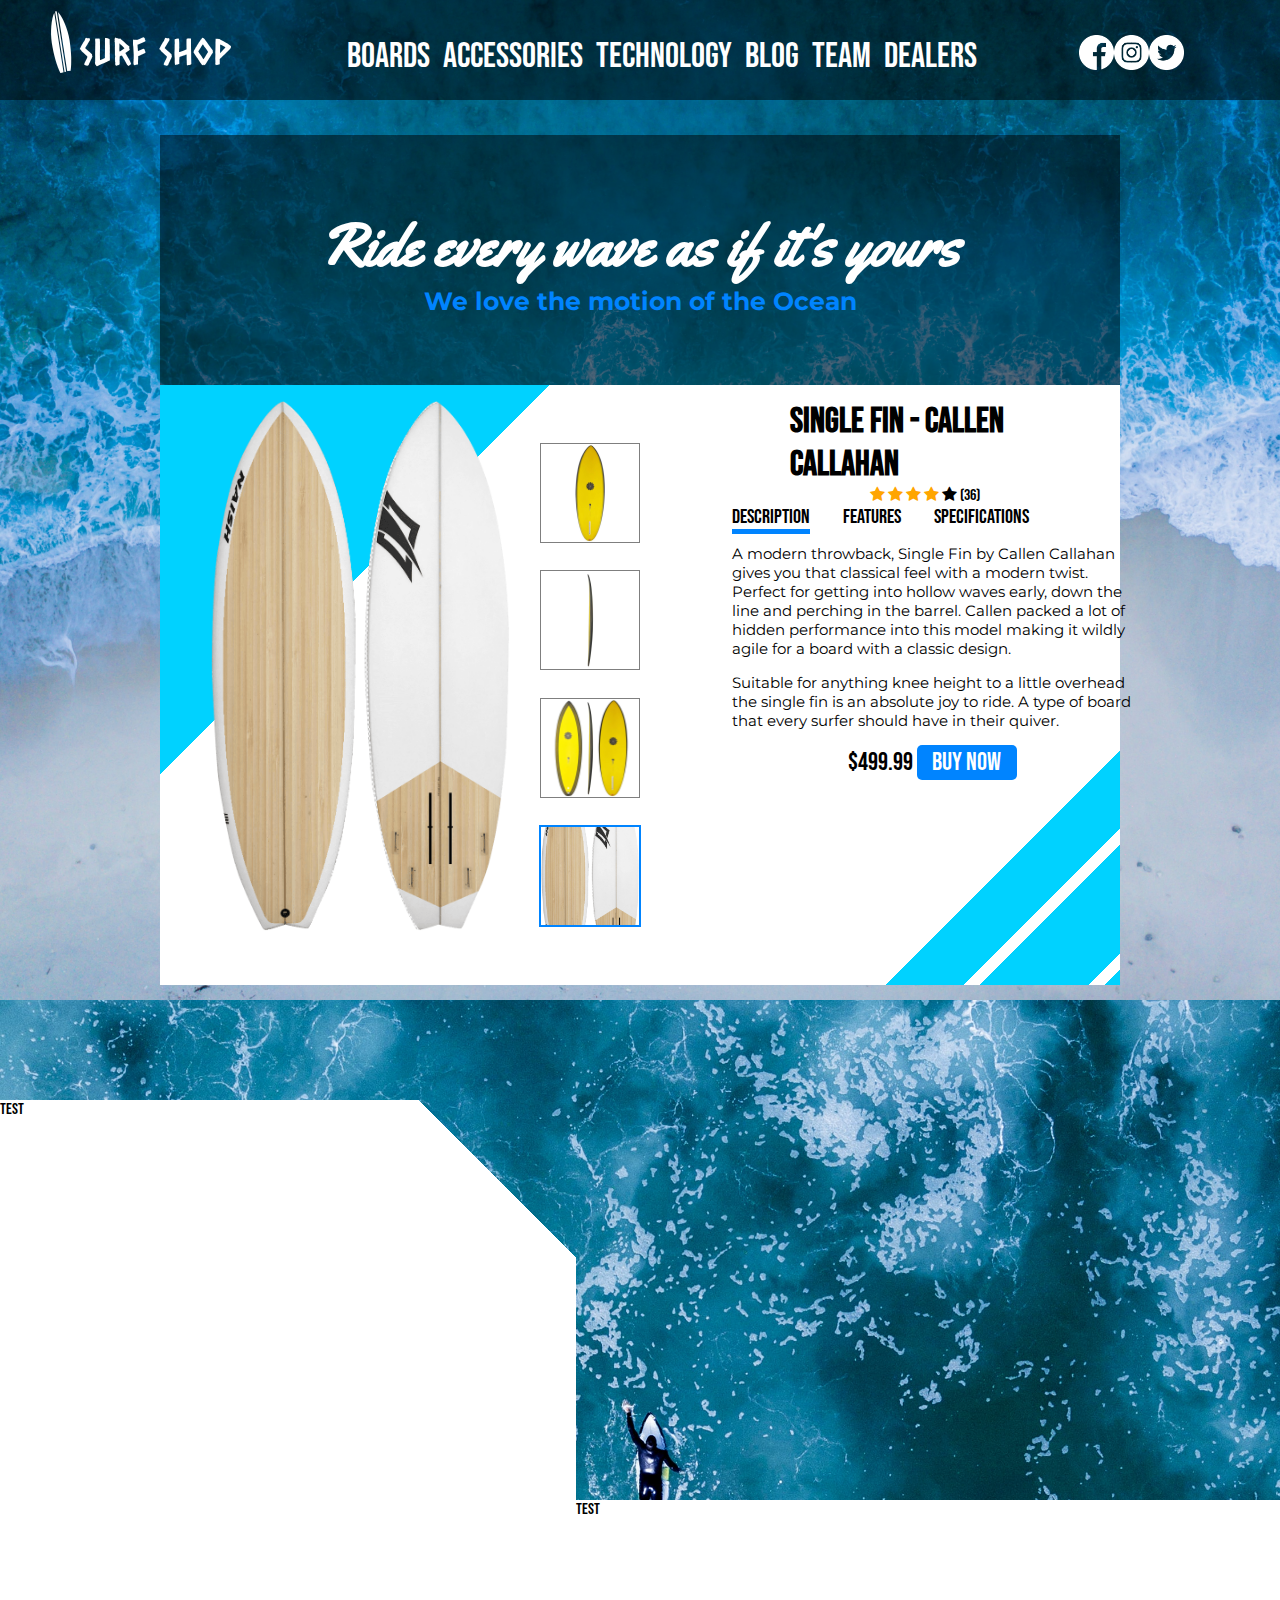
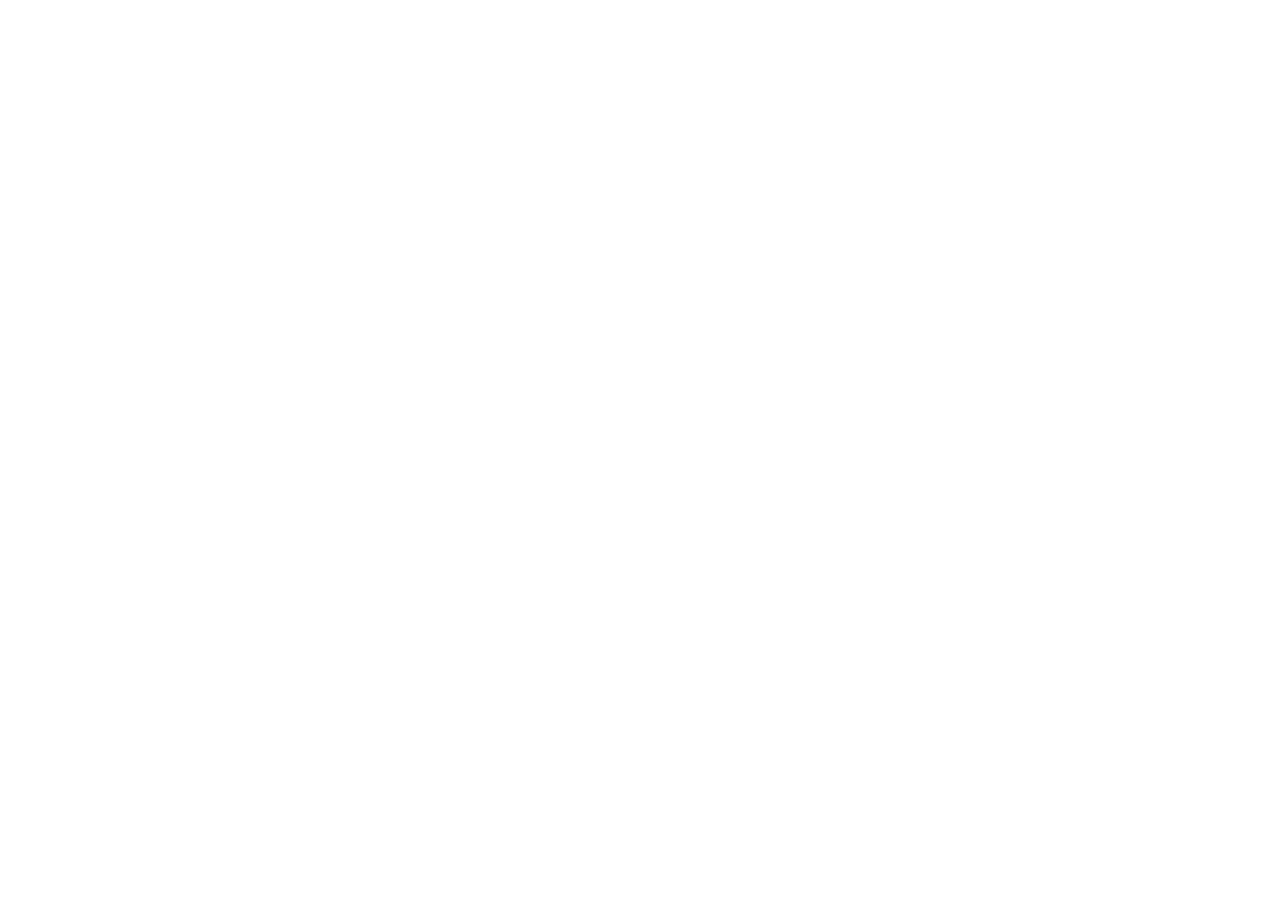
==== index.html @ 8e87ee7e "Initial Push" ====
<html>
    <head>
        <link rel='stylesheet' href='style.css'/>
        <meta name="viewport" content="width=device-width, initial-scale=1.0">
        <link href="https://fonts.googleapis.com/css2?family=Bebas+Neue&family=Yellowtail&display=swap" rel="stylesheet">
        <link href="https://fonts.googleapis.com/css2?family=Montserrat:ital,wght@0,400;1,600&display=swap" rel="stylesheet">
        <link rel="stylesheet" href="https://cdnjs.cloudflare.com/ajax/libs/font-awesome/4.7.0/css/font-awesome.min.css">
        <title>Surf Shop</title>
    </head>
    <section class="header">
        <nav class="navbar">
            <div class="nav-logo">
                <img src="assets/logo.png">
            </div>
            <div class="nav-links">
                <a href="#">Boards</a>
                <a href="#">Accessories</a>
                <a href="#">Technology</a>
                <a href="#">Blog</a>
                <a href="#">Team</a>
                <a href="#">Dealers</a>
            </div>
            <div class="social-container">
                <div class="facebook-icon"></div>
                <div class="insta-icon"></div>
                <div class="twitter-icon"></div>
            </div>
        </nav>
        <div class="header-container">
            <div class="header-text-container">
                <h3>Ride every wave as if it's yours</h3>
                <h4>We love the motion of the Ocean</h4>
            </div>
            <div class="main-shop-container">
                <div class="shop-image">
                    <img src="assets/shop/toppng.com-surfboard-vector-wooden-2018-naish-hover-60-surf-foil-board-671x1188.png">
                    <div class="image-selector">
                        <div class="image-select-item-1"></div>
                        <div class="image-select-item-2"></div>
                        <div class="image-select-item-3"></div>
                        <div class="image-select-item-4"></div>
                    </div>
                </div>
                <div class="shop-desc">
                    <h3>Single Fin - Callen Callahan</h3>
                    <div class="reviews">
                        <span class="fa fa-star checked"></span>
                        <span class="fa fa-star checked"></span>
                        <span class="fa fa-star checked"></span>
                        <span class="fa fa-star checked"></span>
                        <span class="fa fa-star"></span>
                        <span>(36)</span>
                    </div>
                    <div class="desc-box">
                        <span class="desc-box-selected">Description</span>
                        <span>Features</span>
                        <span>Specifications</span>
                        <p>
                            A modern throwback, Single Fin by Callen Callahan gives
                            you that classical feel with a modern twist. Perfect for 
                            getting into hollow waves early, down the line and perching
                            in the barrel. Callen packed a lot of hidden performance
                            into this model making it wildly agile for a board with a 
                            classic design.
                        </p>
                        <p>
                            Suitable for anything knee height to a little overhead the single 
                            fin is an absolute joy to ride. A type of board that every surfer
                            should have in their quiver.
                        </p>
                        <div class="shop-desc-price">
                            $499.99
                            <button class="buy-now-button">Buy Now</button>
                        </div>
                    </div>
                </div>
            </div>
        </div>
    </section>
    <section class="about-us-section">
        <div class="about-us-container">
            <div class="about-us-left">
                test
            </div>
            <div class="about-us-right">
                Test
            </div>
        </div>
    </section>
</html>
---- style.css ----
*{
    margin: 0;
    padding: 0;
    font-family: 'Bebas Neue', cursive;
}
.navbar{
    margin: auto;
    background-color: rgba(0,0,0, .5);
    display: grid;
    grid-template-columns: auto auto auto;
    height: 100px;
    position: relative;
    width: 100%;
}
.nav-links{
    display: inline-block;
    margin-top: 35px;
}
.nav-links > a{
    margin-right: 5px;
    margin-left: 5px;
    font-size: 35px;
    color: white;
    text-decoration: none;
    text-transform: uppercase;
}
.nav-links > a:hover{
    text-decoration: underline;
    text-decoration-color: blue;
    background-color: blue;
}
.social-container{
    width: 50%;
    margin-top: 35px;
    display: grid;
    grid-template-columns: auto auto auto;
}
.header{
    height: 1000px;
    background-image: url('assets/backgrounds/head-2.jpg');
    background-size: cover;
    background-repeat: no-repeat;
    background-position: center;
}
.header-container{
    margin-top: 35px;
    width: 100%;
    height: 100%;
    display: flex;
    flex-direction: column;
    align-items: center;
}
.header-text-container > h3{
    font-size: 60px;
    font-family: 'Yellowtail', cursive;
    color: white;
}
.header-text-container > h4{
    font-size: 25px;
    font-family: 'Montserrat', sans-serif;
    color: rgb(0, 132, 255)
}
.header-text-container{
    display: flex;
    flex-direction: column;
    align-items: center;
    justify-content: center;
    width: 75%;
    height: 25%;
    background-color: rgba(0,0,0,.5);
}
.nav-logo{
    margin-top: 10px;
    margin-left: 50px;
    margin-right: 15px;
}
.facebook-icon{
    height: 35px;
    width: 35px;
    background-image: url('assets/social/facebook.png');
    background-size: cover;
}
.insta-icon{
    height: 35px;
    width: 35px;
    background-image: url('assets/social/instagram-sketched.png');
    background-size: cover;
}
.twitter-icon{
    height: 35px;
    width: 35px;
    background-image: url('assets/social/twitter.png');
    background-size: cover;
}
main{
    display: flex;
    flex-direction: column;
    justify-content: center;
    align-items: center;
}
.main-shop-container{
    display: grid;
    grid-template-columns: auto auto;
    width: 75%;
    height: 600px;
    background-image: -webkit-linear-gradient(-45deg, 
    rgba(0, 210, 255) 0%,
    rgba(0, 210, 255) 25%,
    white 25%,
    white 85%,
    rgba(0, 210, 255) 85%,
    rgba(0, 210, 255) 90%,
    white 90%,
    white 91%,
    rgba(0, 210, 255) 91%,
    rgba(0, 210, 255) 98%,
    white 98%,
    white 99%,
    rgba(0, 210, 255) 99%);
}
.shop-image{
    display: grid;
    grid-template-columns: auto auto;
    width: 25%;
    margin-right: 150px;
}
.image-selector{
    display: flex;
    flex-direction: column;
    align-items: center;
    justify-content: space-evenly;
    margin-top: 30px;
    margin-left: 30px;
    height: 90%;
    width: 100px;
}
.image-select-item-1{
    width: 98px;
    height: 98px;
    background-image: url('assets/shop/1.jpg');
    background-position: center;
    background-size: cover;
    background-repeat: no-repeat;
    border: 1px solid rgba(0,0,0,.5);
}
.image-select-item-2{
    width: 98px;
    height: 98px;
    background-image: url('assets/shop/2.jpg');
    background-position: center;
    background-size: cover;
    background-repeat: no-repeat;
    border: 1px solid rgba(0,0,0,.5);
}
.image-select-item-3{
    width: 98px;
    height: 98px;
    background-image: url('assets/shop/3.jpg');
    background-position: center;
    background-size: cover;
    background-repeat: no-repeat;
    border: 1px solid rgba(0,0,0,.5);
}
.image-select-item-4{
    width: 98px;
    height: 98px;
    background-image: url('assets/shop/toppng.com-surfboard-vector-wooden-2018-naish-hover-60-surf-foil-board-671x1188.png');
    background-position: center;
    background-size: cover;
    background-repeat: no-repeat;
    border: 2px solid rgb(0, 132, 255);
}
.shop-image > img{
    margin-left: 50px;
    margin-top: 15px;
    width: 300px;
}
.shop-desc{
    margin-top: 15px;
    width: 65%;
    display: flex;
    flex-direction: column;
    align-items: center;
}
.checked{
    color: orange;
}
.desc-box{
    text-align: left;
}
.desc-box > span{
    color: black;
    margin: 15px;
}
.desc-box-selected{
    border-bottom: 5px solid rgb(0, 132, 255) ;
}
.desc-box > p{
    margin-top: 15px;
    margin-left: 15px;
}
.reviews{
    display: inline-block;
}
.shop-desc > h3{
    font-size: 35px;
}
.desc-box > span{
    font-size: 20px;
}
.desc-box > p{
    width: 400px;
    font-size: 15px;
    font-family: 'Montserrat', sans-serif;
}
.shop-desc-price{
    text-align: center;
    margin-top: 15px;
    margin-left: 15px;
    font-size: 25px;
}
.buy-now-button{
    color: white;
    height: 35px;
    width: 100px;
    font-size: 25px;
    background-color: rgb(0, 132, 255);
    border: none;
    border-radius: 5px 5px 5px 5px;
}
.about-us-section{
    height: 1000px;
    background-image: url('assets/backgrounds/federico-gutierrez-M51lo4gHMCs-unsplash.jpg');
    background-size: cover;
    background-repeat: no-repeat;
    background-position: center;
}
.about-us-container{
    display: grid;
    grid-template-columns: 45% 55%;
    height: 100%;
}
.about-us-left{
    width: 100%;
    height: 100%;
    background-size: cover;
    background-image: -webkit-linear-gradient(45deg,
    white 0%,
    white 90%,
    rgba(0,0,0,0) 90%);
    color: black;
    margin-top: 100px;
}
.about-us-right{
    width: 100%;
    height: 100%;
    background-color: white;
    color: black;
    margin-top: 500px;
}
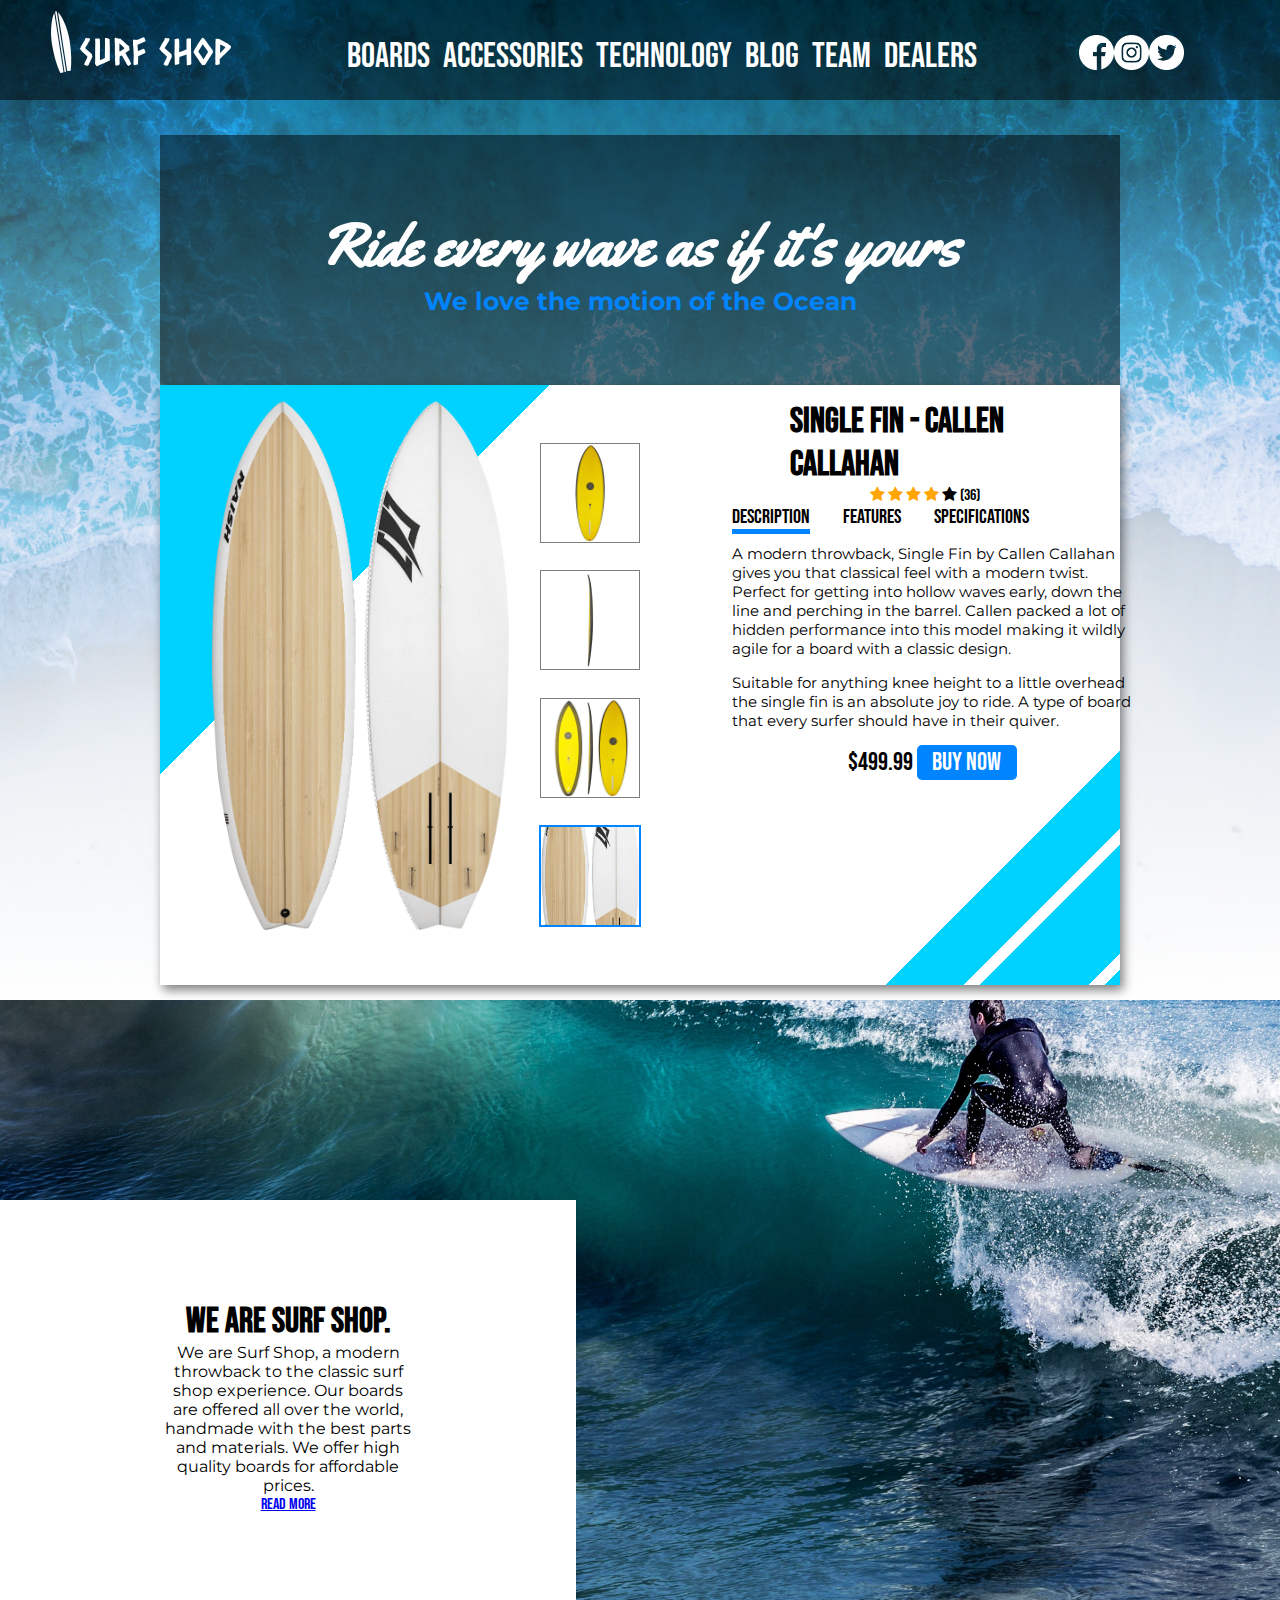
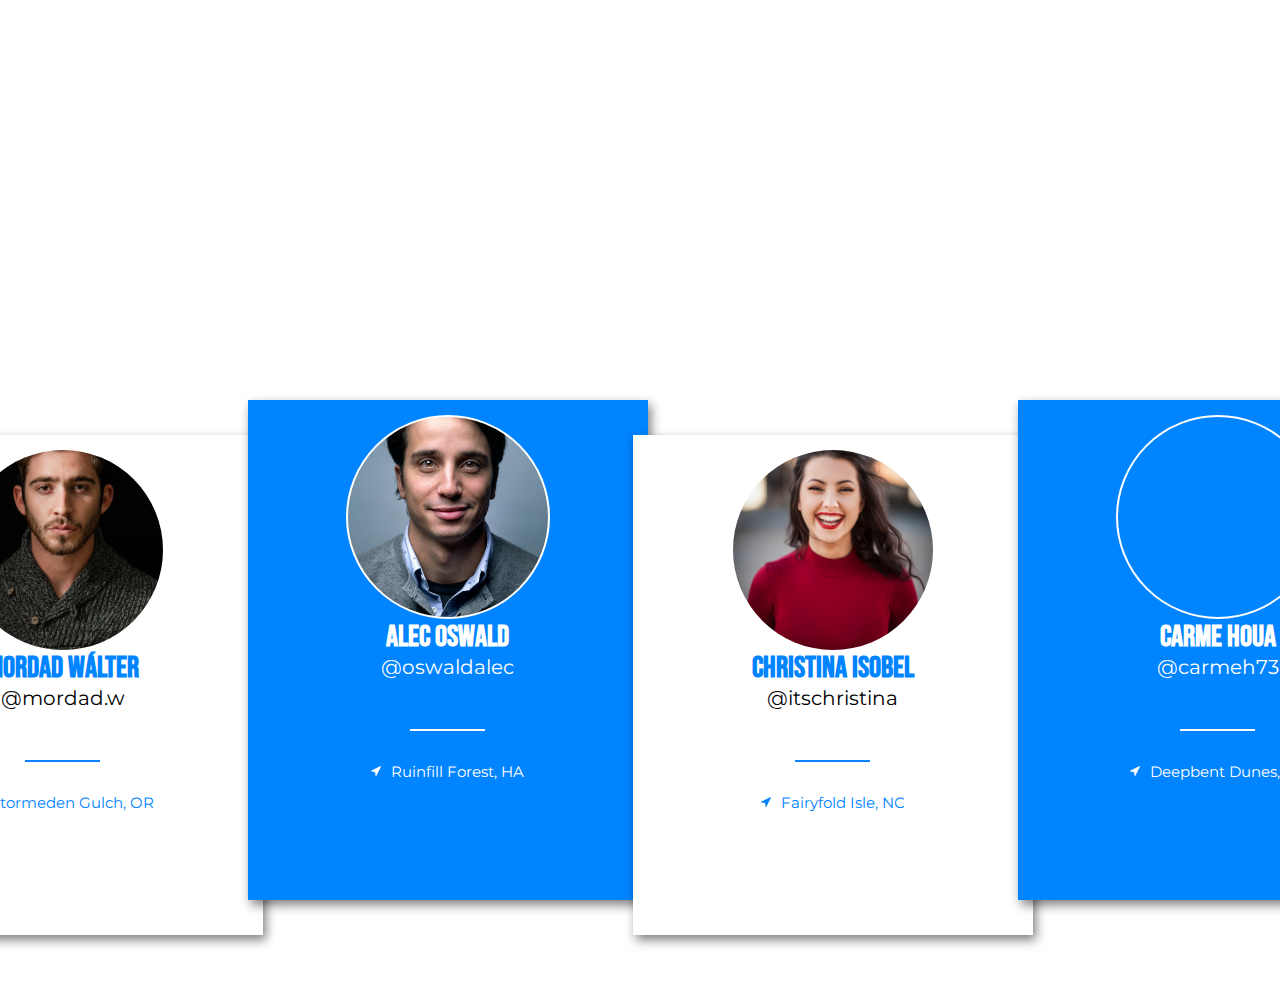
==== commit 9e62e716: "Updates" ====
--- a/index.html
+++ b/index.html
@@ -26,6 +26,7 @@
                 <div class="twitter-icon"></div>
             </div>
         </nav>
+    <div class="head-transition">
         <div class="header-container">
             <div class="header-text-container">
                 <h3>Ride every wave as if it's yours</h3>
@@ -76,15 +77,89 @@
                 </div>
             </div>
         </div>
+        </div>
     </section>
     <section class="about-us-section">
         <div class="about-us-container">
             <div class="about-us-left">
-                test
-            </div>
-            <div class="about-us-right">
-                Test
+                <div class="abu-left-text">
+                <h3>WE ARE SURF SHOP.</h3>
+                <p>We are Surf Shop, a modern throwback to the classic surf shop experience.
+                    Our boards are offered all over the world, handmade with the best parts and
+                    materials. We offer high quality boards for affordable prices.
+                </p>
+                <a href="#readme">Read more</a>
             </div>
         </div>
+            <div class="about-us-right">
+                <video autoplay="autoplay" loop muted class="video">
+                    <source src="assets/video/Pexels Videos 1093664.mp4" type="video/mp4">
+                </video>
+            </div>
+        </div>
+        <div class="our-team-center">
+        <div class="our-team">
+            <div class="our-team-left">
+            </div>
+            <div class="our-team-box-1">
+                <div class="our-team-image-1"></div>
+                <h3 class="our-team-h3">
+                    Mordad Wálter
+                </h3>
+                <p class="our-team-p">
+                    @mordad.w
+                </p>
+                <div class="our-team-break"></div>
+                <div class="our-team-location">
+                    <img class="location-icon" src="assets/slider/location.png">
+                    <p class="our-team-loc">Stormeden Gulch, OR</p>
+                </div>
+            </div>
+            <div class="our-team-box-2">
+                <div class="our-team-image-2"></div>
+                <h3 class="our-team-h3-colored">
+                    Alec Oswald
+                </h3>
+                <p class="our-team-p-colored">
+                    @oswaldalec
+                </p>
+                <div class="our-team-break-colored"></div>
+                <div class="our-team-location">
+                    <img class="location-icon" src="assets/slider/location-colored.png">
+                    <p class="our-team-loc-colored">Ruinfill Forest, HA</p>
+                </div>
+            </div>
+            <div class="our-team-box-3">
+                <div class="our-team-image-3"></div>
+                <h3 class="our-team-h3">
+                    Christina Isobel
+                </h3>
+                <p class="our-team-p">
+                    @itschristina
+                </p>
+                <div class="our-team-break"></div>
+                <div class="our-team-location">
+                    <img class="location-icon" src="assets/slider/location.png">
+                    <p class="our-team-loc">Fairyfold Isle, NC</p>
+                </div>
+            </div>
+            <div class="our-team-box-4">
+                <div class="our-team-image-4"></div>
+                <h3 class="our-team-h3-colored">
+                    Carme Houa
+                </h3>
+                <p class="our-team-p-colored">
+                    @carmeh73
+                </p>
+                <div class="our-team-break-colored"></div>
+                <div class="our-team-location">
+                    <img class="location-icon" src="assets/slider/location-colored.png">
+                    <p class="our-team-loc-colored">Deepbent Dunes, CA</p>
+                </div>
+            </div>
+            <div class="our-team-right">
+            </div>
+        </div>
+    </div>
     </section>
 </html>--- a/style.css
+++ b/style.css
@@ -1,7 +1,20 @@
+@keyframes slideInFromRight{
+    0%{
+        transform: translateX(100%);
+    }
+    100%{
+        transform: translateX(0);
+    }
+}
+
 *{
     margin: 0;
     padding: 0;
     font-family: 'Bebas Neue', cursive;
+}
+
+.head-transition{
+    animation: 1s ease-out 0s 1 slideInFromRight;
 }
 .navbar{
     margin: auto;
@@ -36,8 +49,12 @@
     grid-template-columns: auto auto auto;
 }
 .header{
+    animation: 1s ease-out 0s 1 slideInFromRight;
     height: 1000px;
-    background-image: url('assets/backgrounds/head-2.jpg');
+    background-image: linear-gradient(to top, 
+    rgba(255, 255, 255),
+    rgba(0,0,0,0)),
+    url('assets/backgrounds/head-2.jpg');
     background-size: cover;
     background-repeat: no-repeat;
     background-position: center;
@@ -117,6 +134,7 @@
     white 98%,
     white 99%,
     rgba(0, 210, 255) 99%);
+    box-shadow: 3px  5px 10px rgba(0,0,0, .5);
 }
 .shop-image{
     display: grid;
@@ -230,10 +248,10 @@
 }
 .about-us-section{
     height: 1000px;
-    background-image: url('assets/backgrounds/federico-gutierrez-M51lo4gHMCs-unsplash.jpg');
-    background-size: cover;
-    background-repeat: no-repeat;
-    background-position: center;
+    background-image: url('assets/backgrounds/vladimir-kudinov-RKiMg1bwsMY-unsplash.jpg');
+    background-size: cover;
+    background-repeat: no-repeat;
+    background-position-y: -300px;
 }
 .about-us-container{
     display: grid;
@@ -241,20 +259,499 @@
     height: 100%;
 }
 .about-us-left{
+    display: flex;
+    flex-direction: column;
+    align-items: center;
     width: 100%;
     height: 100%;
     background-size: cover;
+    background-color: white;
+    /*
     background-image: -webkit-linear-gradient(45deg,
     white 0%,
     white 90%,
     rgba(0,0,0,0) 90%);
+    */
     color: black;
+    margin-top: 200px;
+}
+.abu-left-text{
     margin-top: 100px;
+    display: flex;
+    flex-direction: column;
+    align-items: center;
+    width: 50%;
+}
+.abu-left-text > h3{
+    font-size: 35px;
+    text-align: center;
+}
+.abu-left-text > p{
+    width: 250px;
+    text-align: center;
+    font-family: 'Montserrat', sans-serif;
+    word-wrap: break-word;
+}
+.abu-left-text > a{
+    display: block;
+    text-align: center;
 }
 .about-us-right{
     width: 100%;
     height: 100%;
     background-color: white;
     color: black;
-    margin-top: 500px;
+    margin-top: 600px;
+}
+.about-us-right > video{
+    margin-left: 75px;
+    margin-top: -150px;
+    border: none;
+}
+.our-team-center{
+    display: flex;
+    flex-direction: column;
+    justify-content: center;
+    align-items: center;
+}
+.our-team{
+    display: grid;
+    grid-template-columns: auto auto auto auto auto auto;
+}
+.our-team-box-1{
+    display: flex;
+    flex-direction: column;
+    align-items: center;
+    background-color: white;
+    margin-top: 35px;
+    width: 400px;
+    height: 500px;
+    box-shadow: 3px 5px 10px rgba(0,0,0,.5);
+}
+.our-team-box-2{
+    display: flex;
+    flex-direction: column;
+    align-items: center;
+    background-color: rgb(0, 132, 255);
+    margin-left: -15px;
+    width: 400px;
+    height: 500px;
+    box-shadow: 3px 5px 10px rgba(0,0,0,.5);
+}
+.our-team-box-3{
+    display: flex;
+    flex-direction: column;
+    align-items: center;
+    background-color: white;
+    margin-top: 35px;
+    margin-left: -15px;
+    width: 400px;
+    height: 500px;
+    box-shadow: 3px 5px 10px rgba(0,0,0,.5);
+}
+.our-team-box-4{
+    display: flex;
+    flex-direction: column;
+    align-items: center;
+    background-color: rgb(0, 132, 255);
+    margin-left: -15px;
+    width: 400px;
+    height: 500px;
+    box-shadow: 3px 5px 10px rgba(0,0,0,.5);
+}
+.our-team-left{
+    margin-top: 275px;
+    margin-right: 100px;
+    width: 50px;
+    height: 50px;
+    border-radius: 50%;
+    background-image: url('assets/slider/left.png');
+    background-size: cover;
+    background-color: white;
+    box-shadow: 3px 5px 10px rgba(0,0,0,.5);
+    background-position: center;
+    background-repeat: no-repeat;
+}
+.our-team-right{
+    margin-top: 275px;
+    margin-left: 100px;
+    width: 50px;
+    height: 50px;
+    border-radius: 50%;
+    background-image: url('assets/slider/right.png');
+    background-size: cover;
+    background-color: white;
+    box-shadow: 3px 5px 10px rgba(0,0,0,.5);
+    background-position: center;
+    background-repeat: no-repeat;
+}
+.our-team-image-1{
+    margin-top: 15px;
+    width: 200px;
+    height: 200px;
+    background-image: url('assets/portrait/albert-dera-ILip77SbmOE-unsplash.jpg');
+    background-size: cover;
+    background-position: center;
+    background-repeat: no-repeat;
+    border-radius: 50%;
+}
+.our-team-image-2{
+    border: 2px solid white;
+    margin-top: 15px;
+    width: 200px;
+    height: 200px;
+    background-image: url('assets/portrait/jurica-koletic-7YVZYZeITc8-unsplash.jpg');
+    background-size: cover;
+    background-position: center;
+    background-repeat: no-repeat;
+    border-radius: 50%;
+}
+.our-team-image-3{
+    margin-top: 15px;
+    width: 200px;
+    height: 200px;
+    background-image: url('assets/portrait/michael-dam-mEZ3PoFGs_k-unsplash\ \(1\).jpg');
+    background-size: cover;
+    background-position: center;
+    background-repeat: no-repeat;
+    border-radius: 50%;
+}
+.our-team-image-4{
+    border: 2px solid white;
+    margin-top: 15px;
+    width: 200px;
+    height: 200px;
+    background-image: url('assets/portrait/stefan-stefancik-QXevDflbl8A-unsplash.jpg');
+    background-size: cover;
+    background-position: center;
+    background-repeat: no-repeat;
+    border-radius: 50%;
+}
+.our-team-h3{
+    color: rgb(0, 132, 255);
+    font-size: 30px;
+}
+.our-team-h3-colored{
+    font-size: 30px;
+    color: white;
+}
+.our-team-p{
+    font-family: 'Montserrat', sans-serif;
+    font-size: 20px;
+}
+.our-team-p-colored{
+    font-family: 'Montserrat', sans-serif;
+    color: white;
+    font-size: 20px;
+}
+.our-team-break{
+    margin-top: 50px;
+    width: 75px;
+    height: 2px;
+    background-image: url('assets/slider/minus.png');
+    background-size: cover;
+    background-position: center;
+    background-repeat: no-repeat;
+}
+.our-team-break-colored{
+    margin-top: 50px;
+    width: 75;
+    height: 2px;
+    background-image: url('assets/slider/minus-colored.png');
+    background-size: cover;
+    background-position: center;
+    background-repeat: no-repeat;
+}
+.location-icon{
+    width: 10px;
+
+}
+.our-team-location{
+    margin-top: 35px;
+    display: grid;
+    grid-template-columns: auto auto;
+    font-size: 15px;
+    font-family: 'Montserrat', sans-serif;
+    color: rgb(0, 132, 255);
+}
+.our-team-loc-colored{
+    margin-top: -4px;
+    color: white;
+    font-family: 'Montserrat', sans-serif;
+    margin-left: 10px;
+}
+.our-team-loc{
+    margin-top: -4px;
+    margin-left: 10px;
+    font-family: 'Montserrat', sans-serif;
+}
+.video{
+    width: 480px;
+}
+
+@media only screen and (max-width: 768px) and (min-width: 426px){
+    .nav-links > a{
+        font-size: 20px;
+    }
+    .header-text-container{
+        width: 100%;
+    }
+    .header-text-container > h3{
+        font-size: 40px;
+    }
+    .main-shop-container{
+        width: 100%;
+    }
+    .shop-image{
+        margin-right: 100px;
+        width: 15%;
+    }
+    .shop-image > img{
+        width: 200px;
+    }
+    .image-select-item-1{
+        width: 48px;
+        height: 48px;
+    }
+    .image-select-item-2{
+        width: 48px;
+        height: 48px;
+    }
+    .image-select-item-3{
+        width: 48px;
+        height: 48px;
+    }
+    .image-select-item-4{
+        width: 48px;
+        height: 48px;
+    }
+    .image-selector{
+        margin-top: 5px;
+        margin-left: 0px;
+    }
+    .shop-desc{
+        width: 75%;
+    }
+    .shop-desc > h3{
+        font-size: 20px;
+    }
+    .desc-box > span{
+        font-size: 15px;
+    }
+    .desc-box > p{
+        font-size: 15px;
+        width: 300px;
+    }
+    .about-us-section{
+        background-position-y: 0;
+        height: 600px;
+    }
+    .about-us-left{
+        margin-top: 150px;
+    }
+    .about-us-right{
+        margin-top: 450px;
+    }
+    .our-team-box-1{
+        width: 200px;
+        height: 300px;
+    }
+    .our-team-box-2{
+        width: 200px;
+        height: 300px;
+    }
+    .our-team-box-3{
+        width: 200px;
+        height: 300px;
+    }
+    .our-team-box-4{
+        width: 200px;
+        height: 300px;
+    }
+    .our-team-image-1{
+        width: 100px;
+        height: 100px;
+    }
+    .our-team-image-2{
+        width: 100px;
+        height: 100px;
+    }
+    .our-team-image-3{
+        width: 100px;
+        height: 100px;
+    }
+    .our-team-image-4{
+        width: 100px;
+        height: 100px;
+    }
+    .our-team-left{
+        display: none;
+    }
+    .our-team-right{
+        display: none;
+    }
+    .video{
+        width: 320px;
+    }
+    .abu-left-text > h3{
+        font-size: 25px;
+    }
+
+}
+@media only screen and (max-width: 425px) and (min-width: 376px){
+    .nav-logo{
+        margin-top: 30px;
+        margin-left: 5px;
+        margin-right: 5px;
+    }
+    .social-container{
+        margin-right: 25px;
+        margin-top: 15px;
+        display: block;
+        width: 100%;
+    }
+    .facebook-icon{
+        width: 15px;
+        height: 15px;
+    }
+    .insta-icon{
+        margin-top: 10px;
+        width: 15px;
+        height: 15px;
+    }
+    .twitter-icon{
+        margin-top: 10px;
+        width: 15px;
+        height: 15px;
+    }
+    .nav-logo > img{
+        width: 100px;
+    }
+    .nav-links > a{
+        font-size: 15px;
+    }
+    .header-text-container{
+        width: 100%;
+    }
+    .header-text-container > h3{
+        font-size: 30px;
+    }
+    .header-text-container > h4{
+        font-size: 15px;
+    }
+    .main-shop-container{
+        width: 100%;
+    }
+    .shop-image{
+        margin-top:50%;
+        margin-right: 25px;
+        width: 15%;
+    }
+    .shop-image > img{
+        width: 100px;
+        margin-left: 3px;
+    }
+    .image-select-item-1{
+        width: 35px;
+        height: 35px;
+    }
+    .image-select-item-2{
+        width: 35px;
+        height: 35px;
+    }
+    .image-select-item-3{
+        width: 35px;
+        height: 35px;
+    }
+    .image-select-item-4{
+        width: 35px;
+        height: 35px;
+    }
+    .image-selector{
+        display: none;
+        height: 200px;
+        margin-top: 5px;
+        margin-left: 0px;
+    }
+    .shop-desc{
+        margin-left: 5px;
+        width: 75%;
+    }
+    .main-shop-container{
+        height: 450px;
+    }
+    .shop-desc > h3{
+        font-size: 20px;
+    }
+    .desc-box > span{
+        font-size: 15px;
+    }
+    .desc-box > p{
+        font-size: 15px;
+        width: 300px;
+    }
+    .about-us-section{
+        background-position-y: 0;
+        height: 600px;
+    }
+    .about-us-left{
+        width: 100%;
+    }
+    .about-us-section{
+        margin-top: -150px;
+    }
+    .about-us-container{
+        grid-template-columns: auto;
+    }
+    .about-us-right{
+        display: none;
+        margin-top: 450px;
+    }
+    .our-team-box-1{
+        display: none;
+        width: 200px;
+        height: 300px;
+    }
+    .our-team-box-2{
+        width: 200px;
+        height: 300px;
+    }
+    .our-team-box-3{
+        width: 200px;
+        height: 300px;
+    }
+    .our-team-box-4{
+        display: none;
+        width: 200px;
+        height: 300px;
+    }
+    .our-team-image-1{
+        width: 100px;
+        height: 100px;
+    }
+    .our-team-image-2{
+        width: 100px;
+        height: 100px;
+    }
+    .our-team-image-3{
+        width: 100px;
+        height: 100px;
+    }
+    .our-team-image-4{
+        width: 100px;
+        height: 100px;
+    }
+    .our-team-left{
+        display: none;
+    }
+    .our-team-right{
+        display: none;
+    }
+    .video{
+        width: 320px;
+    }
+    .abu-left-text > h3{
+        font-size: 25px;
+    }
+
 }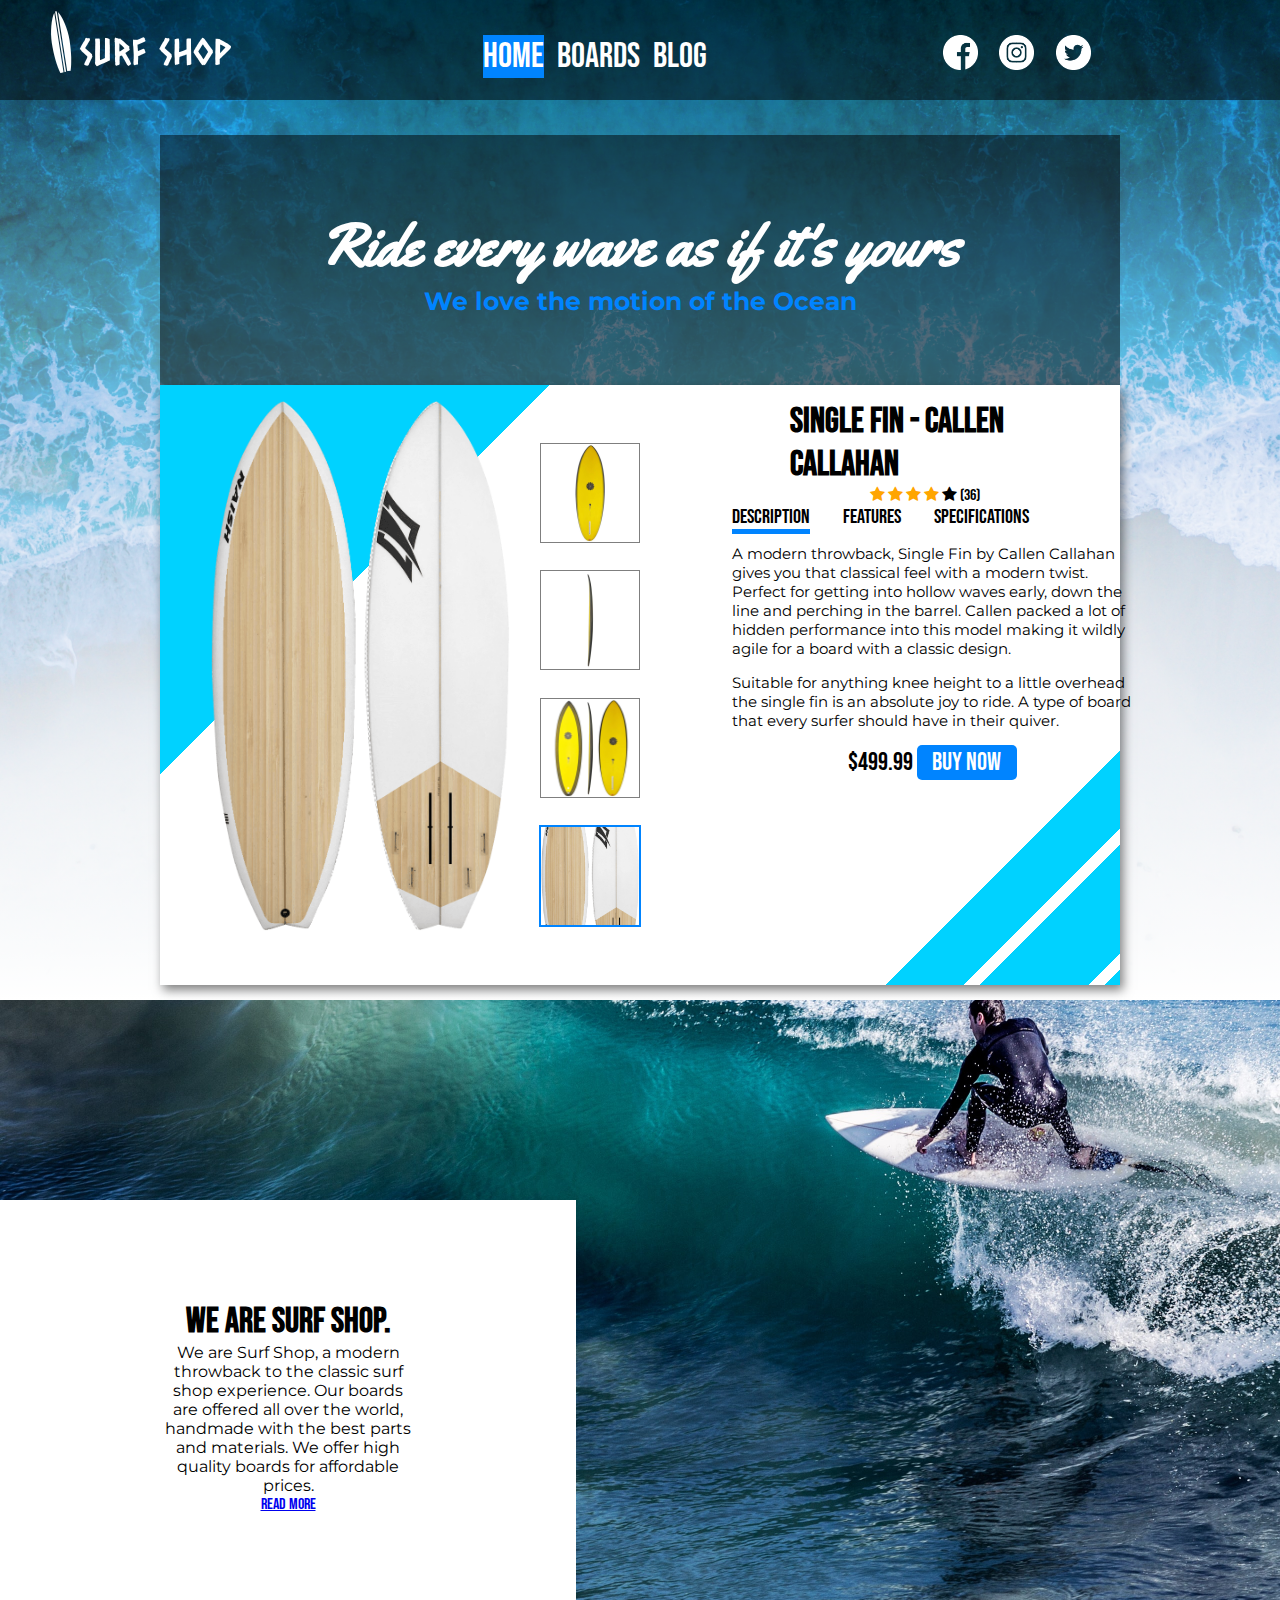
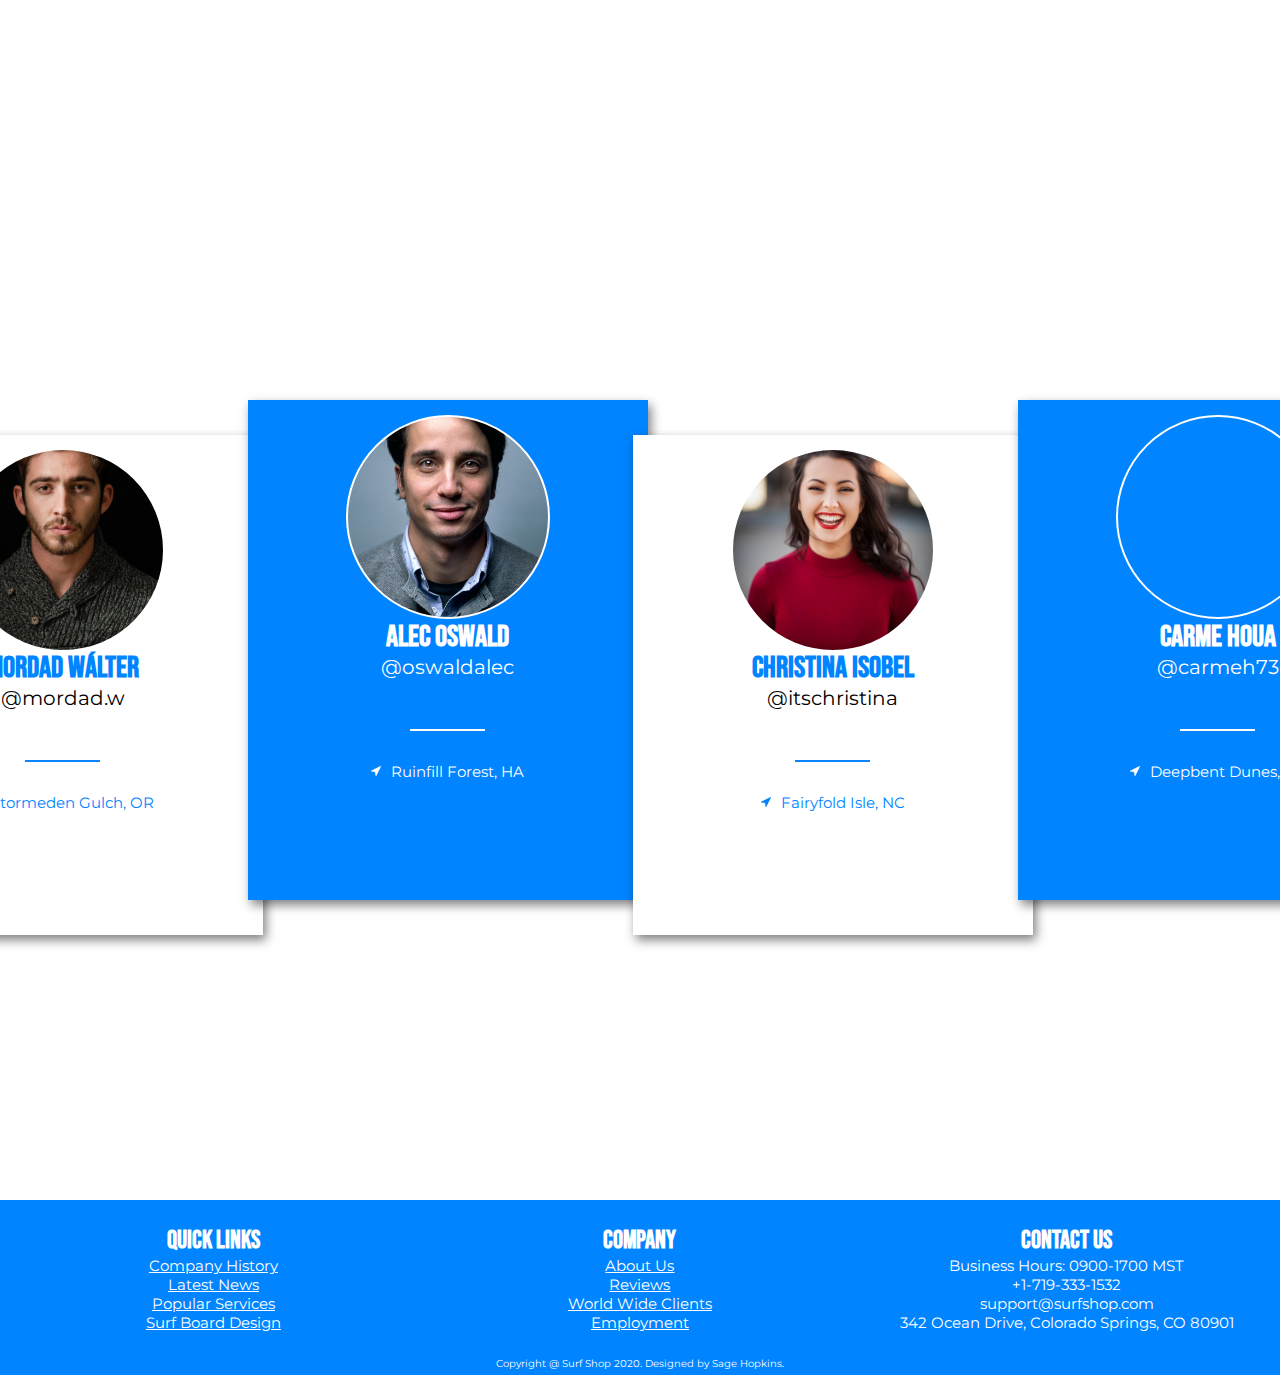
==== commit 89cdaf81: "Updates" ====
--- a/index.html
+++ b/index.html
@@ -13,12 +13,9 @@
                 <img src="assets/logo.png">
             </div>
             <div class="nav-links">
-                <a href="#">Boards</a>
-                <a href="#">Accessories</a>
-                <a href="#">Technology</a>
-                <a href="#">Blog</a>
-                <a href="#">Team</a>
-                <a href="#">Dealers</a>
+                <a class="nav-selected" href="index.html">Home</a>
+                <a href="boards.html">Boards</a>
+                <a href="blog.html">Blog</a>
             </div>
             <div class="social-container">
                 <div class="facebook-icon"></div>
@@ -32,7 +29,7 @@
                 <h3>Ride every wave as if it's yours</h3>
                 <h4>We love the motion of the Ocean</h4>
             </div>
-            <div class="main-shop-container">
+            <div class="main-shop-container grid-2">
                 <div class="shop-image">
                     <img src="assets/shop/toppng.com-surfboard-vector-wooden-2018-naish-hover-60-surf-foil-board-671x1188.png">
                     <div class="image-selector">
@@ -161,5 +158,41 @@
             </div>
         </div>
     </div>
-    </section>
+</div>
+</section>
+    <footer class="footer-class">
+        <div class="footer-container">
+            <div class="footer-column-1">
+                <h3>Quick Links</h3>
+                <a href="#">Company History</a>
+                <a href="#">Latest News</a>
+                <a href="#">Popular Services</a>
+                <a href="#">Surf Board Design</a>
+            </div>
+            <div class="footer-column-2">
+                <h3>Company</h3>
+                <a href="#">About Us</a>
+                <a href="#">Reviews</a>
+                <a href="#">World Wide Clients</a>
+                <a href="#">Employment</a>
+            </div>
+            <div class="footer-column-3">
+                <h3>Contact Us</h3>
+                <p>
+                    Business Hours: 0900-1700 MST
+                </p>
+                <p>
+                    +1-719-333-1532
+                </p>
+                <p>
+                    support@surfshop.com
+                </p>
+                <p>
+                    342 Ocean Drive, Colorado Springs, CO 80901
+                </p>
+            </div>
+        
+    </div>
+    <p>Copyright @ Surf Shop 2020. Designed by Sage Hopkins.</p>
+    </footer>
 </html>--- a/style.css
+++ b/style.css
@@ -12,7 +12,64 @@
     padding: 0;
     font-family: 'Bebas Neue', cursive;
 }
-
+.blog-months{
+    font-family: 'Montserrat', sans-serif;
+    font-size: 15px;
+    margin-top: 15px;
+    text-align: center;
+    color: white;
+}
+.footer-class-blogs{
+    margin-top: 100px;
+    height: 175px;
+    width: 100%;
+    background-color: rgb(0, 132, 255);
+    display: inline-block;
+}
+.flex-container{
+    display: flex;
+    flex-direction: column;
+    align-items: center;
+    width: 100%;
+}
+.blog-post{
+    margin-top: -700px;
+    text-align: center;
+    width: 60%;
+    padding-left: 150px;
+    padding-right: 150px;
+    background-color: rgba(0,0,0, .5)
+}
+.blog-post > h3{
+    font-size: 25px;
+    color: white;
+}
+.quote{
+    margin-top: 30px;
+    margin-bottom: 30px;
+    display: flex;
+    flex-direction: column;
+    font-style: italic;
+    font-family:'Montserrat', sans-serif;
+    color: white;
+}
+.blog-post > p{
+    margin-top: 15px;
+    margin-bottom: 15px;
+    color: white;
+    font-family: 'Montserrat', sans-serif;
+}
+.blog-post > h5{
+    font-size: 20px;
+    color: white;
+    font-family: 'Montserrat', sans-serif;
+}
+.blog-post > a{
+    text-decoration: underline;
+    text-decoration-color: royalblue;
+    color: white;
+    font-family: 'Montserrat', sans-serif;
+}
 .head-transition{
     animation: 1s ease-out 0s 1 slideInFromRight;
 }
@@ -25,6 +82,9 @@
     position: relative;
     width: 100%;
 }
+.nav-selected{
+background-color: rgb(0, 132, 255);
+}
 .nav-links{
     display: inline-block;
     margin-top: 35px;
@@ -39,8 +99,8 @@
 }
 .nav-links > a:hover{
     text-decoration: underline;
-    text-decoration-color: blue;
-    background-color: blue;
+    text-decoration-color: rgb(0, 132, 255);
+    background-color: rgb(0, 132, 255);
 }
 .social-container{
     width: 50%;
@@ -49,6 +109,17 @@
     grid-template-columns: auto auto auto;
 }
 .header{
+    animation: 1s ease-out 0s 1 slideInFromRight;
+    height: 1000px;
+    background-image: linear-gradient(to top, 
+    rgba(255, 255, 255),
+    rgba(0,0,0,0)),
+    url('assets/backgrounds/head-2.jpg');
+    background-size: cover;
+    background-repeat: no-repeat;
+    background-position: center;
+}
+.header-boards{
     animation: 1s ease-out 0s 1 slideInFromRight;
     height: 1000px;
     background-image: linear-gradient(to top, 
@@ -115,9 +186,43 @@
     justify-content: center;
     align-items: center;
 }
+.grid-12{
+    justify-content: space-evenly;
+    grid-template-columns: repeat(6, auto);
+}
+.grid-2{
+    grid-template-columns: auto auto;
+}
+.shop-item{
+    text-align: center;
+    margin-top: 30px;
+    width: 150px;
+    height: 150px;
+    border: none;
+    box-shadow: 3px 5px 10px rgba(0,0,0,.5);
+    background-color: white;
+}
+.shop-item:hover{
+    box-shadow: 3px 5px 10px rgb(0, 132, 255);
+}
+.shop-item > img{
+    width: 100px;
+    height: 100px;
+}
+.shop-item > h3{
+    font-family:'Montserrat', sans-serif;
+    font-size: 15px;
+}
+.boards-shop-container{
+    display: grid;
+    width: 75%;
+    height: 800px;
+    background-color: white;
+    box-shadow: 3px 5px 10px, rgba(0,0,0,.5);
+}
+
 .main-shop-container{
     display: grid;
-    grid-template-columns: auto auto;
     width: 75%;
     height: 600px;
     background-image: -webkit-linear-gradient(-45deg, 
@@ -488,8 +593,88 @@
 .video{
     width: 480px;
 }
-
-@media only screen and (max-width: 768px) and (min-width: 426px){
+.footer-class{
+    margin-top: 800px;
+    height: 175px;
+    width: 100%;
+    background-color: rgb(0, 132, 255);
+    display: inline-block;
+}
+.footer-class-boards{
+    margin-top: 150px;
+    height: 175px;
+    width: 100%;
+    background-color: rgb(0, 132, 255);
+    display: inline-block;
+}
+.footer-container{
+    width: 100%;
+    justify-content: space-evenly;
+    margin-top: 25px;
+    display: grid;
+    grid-template-columns: 33.3% 33.3% 33.3%;
+}
+.footer-class > p{
+    margin-top: 25px;
+    color: white;
+    font-size: 10px;
+    text-align: center;
+    font-family:'Montserrat', sans-serif
+}
+.footer-class-blogs > p{
+    margin-top: 25px;
+    color: white;
+    font-size: 10px;
+    text-align: center;
+    font-family:'Montserrat', sans-serif
+}
+.footer-class-boards > p{
+    margin-top: 25px;
+    color: white;
+    font-size: 10px;
+    text-align: center;
+    font-family:'Montserrat', sans-serif
+}
+
+.footer-column-1 > h3{
+    color: white;
+    font-size: 25px;
+    text-align: center;
+}
+.footer-column-1 > a{
+    text-align: center;
+    display: block;
+    color: white;
+    font-size: 15px;
+    font-family:'Montserrat', sans-serif;
+}
+.footer-column-2 > h3{
+    color: white;
+    font-size: 25px;
+    text-align: center;
+}
+.footer-column-2 > a{
+    text-align: center;
+    display: block;
+    color: white;
+    font-size: 15px;
+    font-family:'Montserrat', sans-serif;
+}
+.footer-column-3 > h3{
+    color: white;
+    font-size: 25px;
+    text-align: center;
+}
+.footer-column-3 > p{
+    text-align: center;
+    color: white;
+    font-size: 15px;
+    font-family:'Montserrat', sans-serif;
+}
+@media only screen and (max-width: 768px) and (min-width: 415px){
+    .header-boards{
+        height: 1500px;
+    }
     .nav-links > a{
         font-size: 20px;
     }
@@ -501,11 +686,23 @@
     }
     .main-shop-container{
         width: 100%;
+    }
+    .boards-shop-container{
+        width: 100%;
+    }
+    .grid-12{
+        grid-template-columns: repeat(4, auto);
+    }
+    .boards-shop-container{
+        height: 1000px;
     }
     .shop-image{
         margin-right: 100px;
         width: 15%;
     }
+    .footer-class-boards{
+        margin-top: 500px;
+    }
     .shop-image > img{
         width: 200px;
     }
@@ -598,7 +795,8 @@
     }
 
 }
-@media only screen and (max-width: 425px) and (min-width: 376px){
+@media only screen and (max-width: 414px) and (min-width: 376px){
+
     .nav-logo{
         margin-top: 30px;
         margin-left: 5px;
@@ -610,6 +808,22 @@
         display: block;
         width: 100%;
     }
+    .header-boards{
+        height: 1500px;
+        width: 100%;
+    }
+    .boards-shop-container{
+        width: 100%;
+        height: 1000px;
+    }
+    .grid-12{
+        grid-template-columns: repeat(2, auto);
+    }
+    .footer-class-boards{
+        margin-top: 1500px;
+        height: 200px;
+        width: 100%;
+    }
     .facebook-icon{
         width: 15px;
         height: 15px;
@@ -753,5 +967,396 @@
     .abu-left-text > h3{
         font-size: 25px;
     }
-
+    .footer-class{
+        margin-top: 400px;
+    }
+    .footer-column-1 > a{
+        font-size: 10px;
+
+    }
+    .footer-column-2 > a{
+        font-size: 10px;
+
+    }
+    .footer-column-3 > p{
+        font-size: 10px;
+
+    }
+
+}
+@media only screen and (max-width: 375px) and (min-width: 361px){
+
+    .nav-logo{
+        margin-top: 30px;
+        margin-left: 5px;
+        margin-right: 5px;
+    }
+    .social-container{
+        margin-right: 25px;
+        margin-top: 15px;
+        display: block;
+        width: 100%;
+    }
+    .header-boards{
+        height: 1500px;
+        width: 100%;
+    }
+    .boards-shop-container{
+        width: 100%;
+        height: 1000px;
+    }
+    .grid-12{
+        grid-template-columns: repeat(2, auto);
+    }
+    .footer-class-boards{
+        margin-top: 1500px;
+        height: 200px;
+        width: 100%;
+    }
+    .facebook-icon{
+        width: 15px;
+        height: 15px;
+    }
+    .insta-icon{
+        margin-top: 10px;
+        width: 15px;
+        height: 15px;
+    }
+    .twitter-icon{
+        margin-top: 10px;
+        width: 15px;
+        height: 15px;
+    }
+    .nav-logo > img{
+        width: 100px;
+    }
+    .nav-links > a{
+        font-size: 15px;
+    }
+    .header-text-container{
+        width: 100%;
+    }
+    .header-text-container > h3{
+        font-size: 30px;
+    }
+    .header-text-container > h4{
+        font-size: 15px;
+    }
+    .main-shop-container{
+        width: 100%;
+    }
+    .blog-months{
+        font-family: 'Montserrat', sans-serif;
+        font-size: 15px;
+        margin-top: 15px;
+        text-align: center;
+        color: white;
+    }
+    .blog-months > span:hover{
+        text-decoration: underline;
+        text-decoration-color: rgb(0, 132, 255);
+    }
+    .shop-image > ul{
+        margin-left: 5px;
+        text-decoration: none;
+    }
+    .shop-image{
+        margin-top:50%;
+        margin-right: 25px;
+        width: 15%;
+    }
+    .shop-image > img{
+        width: 100px;
+        margin-left: 3px;
+    }
+    .image-select-item-1{
+        width: 35px;
+        height: 35px;
+    }
+    .image-select-item-2{
+        width: 35px;
+        height: 35px;
+    }
+    .image-select-item-3{
+        width: 35px;
+        height: 35px;
+    }
+    .image-select-item-4{
+        width: 35px;
+        height: 35px;
+    }
+    .image-selector{
+        display: none;
+        height: 200px;
+        margin-top: 5px;
+        margin-left: 0px;
+    }
+    .shop-desc{
+        margin-left: 5px;
+        width: 75%;
+    }
+    .main-shop-container{
+        height: 450px;
+    }
+    .shop-desc > h3{
+        font-size: 20px;
+    }
+    .desc-box > span{
+        font-size: 12px;
+    }
+    .desc-box > p{
+        font-size: 12px;
+        width: 250px;
+    }
+    .about-us-section{
+        background-position-y: 0;
+        height: 600px;
+    }
+    .about-us-left{
+        width: 100%;
+    }
+    .about-us-section{
+        margin-top: -150px;
+    }
+    .about-us-container{
+        grid-template-columns: auto;
+    }
+    .about-us-right{
+        display: none;
+        margin-top: 450px;
+    }
+    .our-team-box-1{
+        display: none;
+        width: 200px;
+        height: 300px;
+    }
+    .our-team-box-2{
+        width: 200px;
+        height: 300px;
+    }
+    .our-team-box-3{
+        width: 200px;
+        height: 300px;
+    }
+    .our-team-box-4{
+        display: none;
+        width: 200px;
+        height: 300px;
+    }
+    .our-team-image-1{
+        width: 100px;
+        height: 100px;
+    }
+    .our-team-image-2{
+        width: 100px;
+        height: 100px;
+    }
+    .our-team-image-3{
+        width: 100px;
+        height: 100px;
+    }
+    .our-team-image-4{
+        width: 100px;
+        height: 100px;
+    }
+    .our-team-left{
+        display: none;
+    }
+    .our-team-right{
+        display: none;
+    }
+    .video{
+        width: 320px;
+    }
+    .abu-left-text > h3{
+        font-size: 25px;
+    }
+    .footer-class{
+        margin-top: 400px;
+    }
+    .footer-column-1 > a{
+        font-size: 10px;
+
+    }
+    .footer-column-2 > a{
+        font-size: 10px;
+
+    }
+    .footer-column-3 > p{
+        font-size: 10px;
+
+    }
+}
+@media only screen and (max-width: 360px){
+
+    .nav-logo{
+        margin-top: 30px;
+        margin-left: 5px;
+        margin-right: 5px;
+    }
+    .social-container{
+        margin-right: 25px;
+        margin-top: 15px;
+        display: block;
+        width: 100%;
+    }
+    .header-boards{
+        height: 1500px;
+        width: 100%;
+    }
+    .boards-shop-container{
+        width: 100%;
+        height: 1000px;
+    }
+    .grid-12{
+        grid-template-columns: repeat(2, auto);
+    }
+    .footer-class-boards{
+        margin-top: 1500px;
+        height: 200px;
+        width: 100%;
+    }
+    .facebook-icon{
+        width: 15px;
+        height: 15px;
+    }
+    .insta-icon{
+        margin-top: 10px;
+        width: 15px;
+        height: 15px;
+    }
+    .twitter-icon{
+        margin-top: 10px;
+        width: 15px;
+        height: 15px;
+    }
+    .nav-logo > img{
+        width: 100px;
+    }
+    .nav-links > a{
+        font-size: 15px;
+    }
+    .header-text-container{
+        width: 100%;
+    }
+    .header-text-container > h3{
+        font-size: 30px;
+    }
+    .header-text-container > h4{
+        font-size: 15px;
+    }
+    .main-shop-container{
+        width: 100%;
+    }
+    .shop-image{
+        margin-top:50%;
+        margin-right: 25px;
+        width: 15%;
+    }
+    .shop-image > img{
+        width: 100px;
+        margin-left: 3px;
+    }
+    .image-select-item-1{
+        width: 35px;
+        height: 35px;
+    }
+    .image-select-item-2{
+        width: 35px;
+        height: 35px;
+    }
+    .image-select-item-3{
+        width: 35px;
+        height: 35px;
+    }
+    .image-select-item-4{
+        width: 35px;
+        height: 35px;
+    }
+    .image-selector{
+        display: none;
+        height: 200px;
+        margin-top: 5px;
+        margin-left: 0px;
+    }
+    .shop-desc{
+        margin-left: 5px;
+        width: 75%;
+    }
+    .main-shop-container{
+        height: 450px;
+    }
+    .shop-desc > h3{
+        font-size: 20px;
+    }
+    .desc-box > span{
+        font-size: 15px;
+    }
+    .desc-box > p{
+        font-size: 15px;
+        width: 300px;
+    }
+    .about-us-section{
+        background-position-y: 0;
+        height: 600px;
+    }
+    .about-us-left{
+        width: 100%;
+    }
+    .about-us-section{
+        margin-top: -150px;
+    }
+    .about-us-container{
+        grid-template-columns: auto;
+    }
+    .about-us-right{
+        display: none;
+        margin-top: 450px;
+    }
+    .our-team-box-1{
+        display: none;
+        width: 200px;
+        height: 300px;
+    }
+    .our-team-box-2{
+        width: 200px;
+        height: 300px;
+    }
+    .our-team-box-3{
+        width: 200px;
+        height: 300px;
+    }
+    .our-team-box-4{
+        display: none;
+        width: 200px;
+        height: 300px;
+    }
+    .our-team-image-1{
+        width: 100px;
+        height: 100px;
+    }
+    .our-team-image-2{
+        width: 100px;
+        height: 100px;
+    }
+    .our-team-image-3{
+        width: 100px;
+        height: 100px;
+    }
+    .our-team-image-4{
+        width: 100px;
+        height: 100px;
+    }
+    .our-team-left{
+        display: none;
+    }
+    .our-team-right{
+        display: none;
+    }
+    .video{
+        width: 320px;
+    }
+    .abu-left-text > h3{
+        font-size: 25px;
+    }
 }